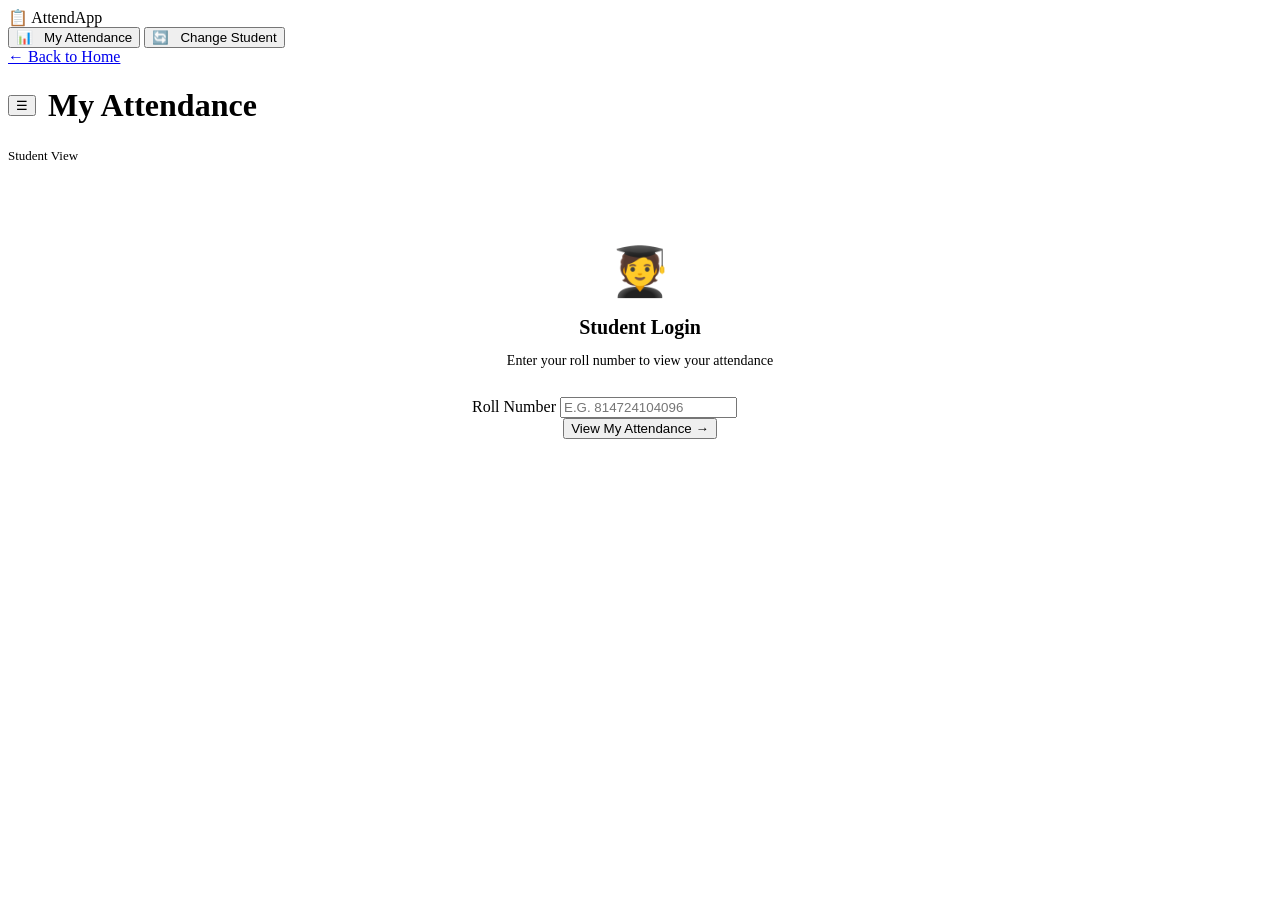
==== student.html @ 32dba215 "Moved files to root" ====
<!DOCTYPE html>
<html lang="en">
<head>
  <meta charset="UTF-8" />
  <meta name="viewport" content="width=device-width, initial-scale=1.0" />
  <title>Student Dashboard</title>
  <link rel="stylesheet" href="css/style.css" />
</head>
<body>

<div class="app-layout">

  <!-- Sidebar -->
  <aside class="sidebar" id="sidebar">
    <div class="sidebar-logo">📋 <span>AttendApp</span></div>
    <nav>
      <button class="nav-item active" onclick="showSection('overview')">📊 &nbsp; My Attendance</button>
      <button class="nav-item" onclick="showSection('select')">🔄 &nbsp; Change Student</button>
    </nav>
    <div class="sidebar-footer">
      <a href="index.html" class="btn btn-ghost btn-full">← Back to Home</a>
    </div>
  </aside>

  <!-- Main -->
  <div class="main-content">

    <!-- Topbar -->
    <div class="topbar">
      <div style="display:flex;align-items:center;gap:12px;">
        <button class="hamburger" onclick="toggleSidebar()">☰</button>
        <h1 id="page-title">My Attendance</h1>
      </div>
      <div class="topbar-right">
        <span style="font-size:13px;color:var(--gray-400);" id="student-label">Student View</span>
      </div>
    </div>

    <!-- ── Roll Number Login Section ── -->
    <div id="section-select">
      <div style="max-width:400px;margin:40px auto;">
        <div class="card pop-in" style="text-align:center;padding:40px 32px;">
          <div style="font-size:48px;margin-bottom:12px;">🧑‍🎓</div>
          <h2 style="font-size:20px;font-weight:700;margin-bottom:6px;">Student Login</h2>
          <p style="color:var(--gray-400);font-size:14px;margin-bottom:28px;">Enter your roll number to view your attendance</p>
          <div class="form-group" style="text-align:left;">
            <label>Roll Number</label>
            <input type="text" id="roll-input" placeholder="e.g. 814724104096" onkeydown="if(event.key==='Enter') loginByRoll()" style="text-transform:uppercase;" />
          </div>
          <p id="roll-error" style="color:var(--red);font-size:13px;margin-bottom:12px;display:none;">❌ Roll number not found. Please try again.</p>
          <button class="btn btn-primary btn-full" onclick="loginByRoll()">View My Attendance →</button>
        </div>
      </div>
    </div>

    <!-- ── Overview Section ── -->
    <div id="section-overview" style="display:none;">
      <div class="stats-grid" id="student-stats"></div>

      <!-- Progress card -->
      <div class="card fade-in" style="margin-bottom:24px;">
        <div style="display:flex;justify-content:space-between;align-items:center;margin-bottom:10px;">
          <span style="font-size:14px;font-weight:600;">Attendance Rate</span>
          <span id="pct-label" style="font-size:14px;font-weight:700;color:var(--blue);">0%</span>
        </div>
        <div class="progress-wrap">
          <div class="progress-bar" id="progress-bar" style="width:0%"></div>
        </div>
      </div>

      <!-- Attendance log -->
      <div class="table-wrap">
        <table>
          <thead>
            <tr>
              <th>Date</th>
              <th>Day</th>
              <th>Status</th>
            </tr>
          </thead>
          <tbody id="att-log-body"></tbody>
        </table>
      </div>
    </div>

  </div>
</div>

<script src="js/data.js"></script>
<script src="js/student.js"></script>
</body>
</html>
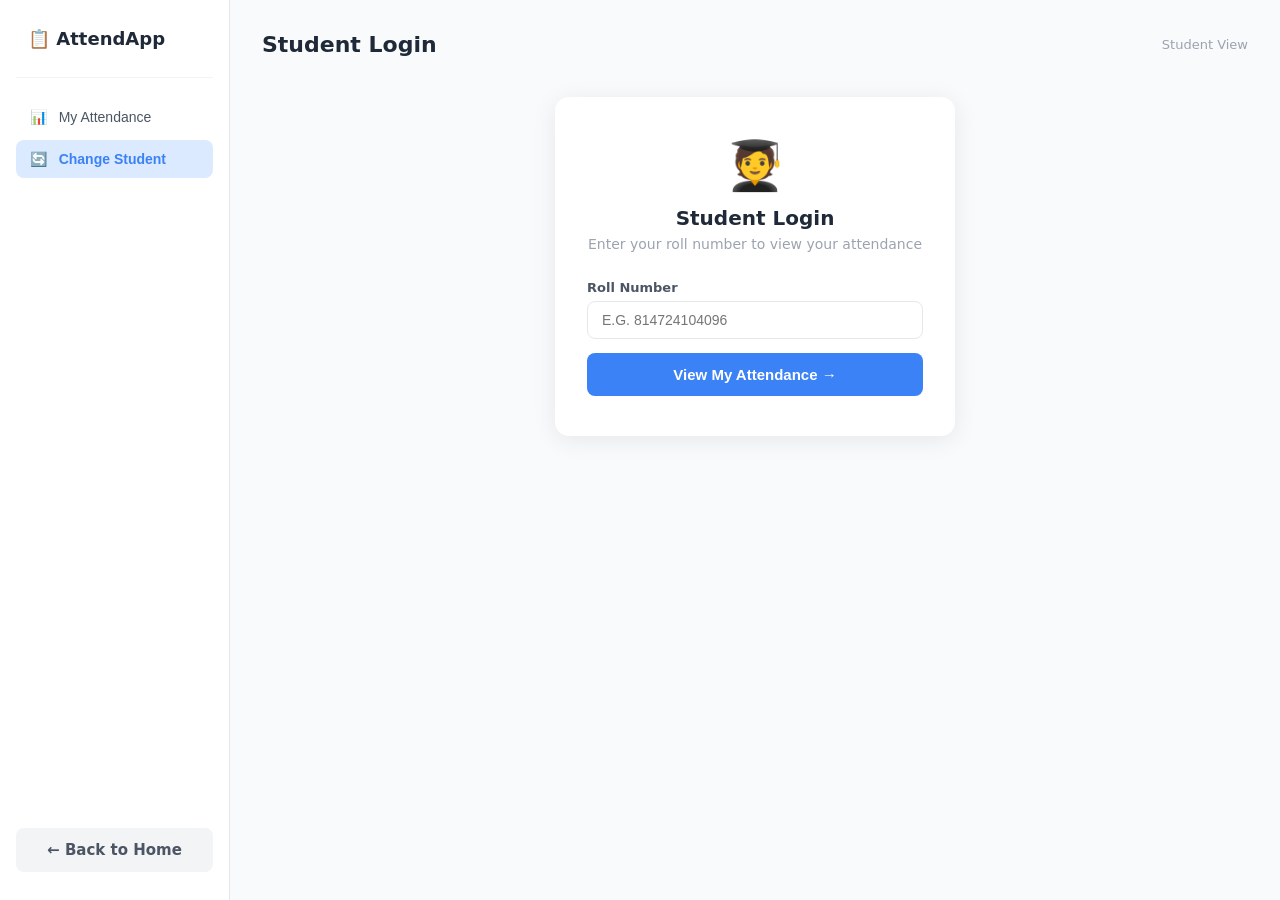
==== commit 4ac658ff: "Update script tags to include versioning" ====
--- a/student.html
+++ b/student.html
@@ -86,7 +86,7 @@
   </div>
 </div>
 
-<script src="js/data.js"></script>
-<script src="js/student.js"></script>
+<script src="js/data.js?v=2"></script>
+<script src="js/student.js?v=2"></script>
 </body>
 </html>
--- a/css/style.css
+++ b/css/style.css
@@ -0,0 +1,597 @@
+* {
+  margin: 0;
+  padding: 0;
+  box-sizing: border-box;
+}
+
+:root {
+  --blue: #3b82f6;
+  --blue-dark: #2563eb;
+  --green: #22c55e;
+  --red: #ef4444;
+  --gray-50: #f9fafb;
+  --gray-100: #f3f4f6;
+  --gray-200: #e5e7eb;
+  --gray-400: #9ca3af;
+  --gray-600: #4b5563;
+  --gray-800: #1f2937;
+  --white: #ffffff;
+  --shadow: 0 4px 24px rgba(0,0,0,0.08);
+  --shadow-lg: 0 8px 40px rgba(0,0,0,0.13);
+  --radius: 14px;
+  --radius-sm: 8px;
+}
+
+body {
+  font-family: 'Segoe UI', system-ui, sans-serif;
+  background: var(--gray-50);
+  color: var(--gray-800);
+  min-height: 100vh;
+}
+
+/* ── Animations ── */
+@keyframes fadeIn {
+  from { opacity: 0; transform: translateY(18px); }
+  to   { opacity: 1; transform: translateY(0); }
+}
+@keyframes slideIn {
+  from { opacity: 0; transform: translateX(-18px); }
+  to   { opacity: 1; transform: translateX(0); }
+}
+@keyframes pop {
+  0%   { transform: scale(0.92); opacity: 0; }
+  100% { transform: scale(1);    opacity: 1; }
+}
+@keyframes shimmer {
+  0%   { background-position: -400px 0; }
+  100% { background-position: 400px 0; }
+}
+
+.fade-in  { animation: fadeIn  0.4s ease both; }
+.slide-in { animation: slideIn 0.35s ease both; }
+.pop-in   { animation: pop     0.3s cubic-bezier(.34,1.56,.64,1) both; }
+
+/* ── Landing Page ── */
+.landing {
+  min-height: 100vh;
+  display: flex;
+  flex-direction: column;
+  align-items: center;
+  justify-content: center;
+  background: linear-gradient(135deg, #eff6ff 0%, #dbeafe 50%, #e0f2fe 100%);
+  padding: 24px;
+}
+
+.landing-card {
+  background: var(--white);
+  border-radius: 24px;
+  box-shadow: var(--shadow-lg);
+  padding: 48px 40px;
+  text-align: center;
+  max-width: 420px;
+  width: 100%;
+  animation: pop 0.5s cubic-bezier(.34,1.56,.64,1) both;
+}
+
+.landing-icon {
+  font-size: 52px;
+  margin-bottom: 16px;
+}
+
+.landing h1 {
+  font-size: 28px;
+  font-weight: 700;
+  color: var(--gray-800);
+  margin-bottom: 8px;
+}
+
+.landing p {
+  color: var(--gray-400);
+  font-size: 15px;
+  margin-bottom: 36px;
+}
+
+.role-buttons {
+  display: flex;
+  flex-direction: column;
+  gap: 14px;
+}
+
+/* ── Buttons ── */
+.btn {
+  display: inline-flex;
+  align-items: center;
+  justify-content: center;
+  gap: 8px;
+  padding: 13px 24px;
+  border-radius: var(--radius-sm);
+  font-size: 15px;
+  font-weight: 600;
+  cursor: pointer;
+  border: none;
+  transition: transform 0.15s, box-shadow 0.15s, background 0.15s;
+  text-decoration: none;
+}
+
+.btn:hover  { transform: translateY(-2px); box-shadow: 0 6px 20px rgba(0,0,0,0.12); }
+.btn:active { transform: translateY(0); }
+
+.btn-primary   { background: var(--blue);  color: var(--white); }
+.btn-primary:hover { background: var(--blue-dark); }
+
+.btn-teacher   { background: var(--blue);  color: var(--white); font-size: 16px; padding: 15px; }
+.btn-teacher:hover { background: var(--blue-dark); }
+
+.btn-student   { background: var(--white); color: var(--blue); border: 2px solid var(--blue); font-size: 16px; padding: 13px; }
+.btn-student:hover { background: #eff6ff; }
+
+.btn-success   { background: var(--green); color: var(--white); }
+.btn-danger    { background: var(--red);   color: var(--white); }
+.btn-ghost     { background: var(--gray-100); color: var(--gray-600); }
+.btn-ghost:hover { background: var(--gray-200); box-shadow: none; }
+
+.btn-sm { padding: 7px 14px; font-size: 13px; border-radius: 6px; }
+.btn-full { width: 100%; }
+
+/* ── Layout ── */
+.app-layout {
+  display: flex;
+  min-height: 100vh;
+}
+
+.sidebar {
+  width: 230px;
+  background: var(--white);
+  border-right: 1px solid var(--gray-200);
+  display: flex;
+  flex-direction: column;
+  padding: 28px 16px;
+  position: fixed;
+  top: 0; left: 0; bottom: 0;
+  z-index: 100;
+  transition: transform 0.3s;
+}
+
+.sidebar-logo {
+  font-size: 18px;
+  font-weight: 700;
+  color: var(--blue);
+  padding: 0 12px 28px;
+  border-bottom: 1px solid var(--gray-100);
+  margin-bottom: 20px;
+}
+
+.sidebar-logo span { color: var(--gray-800); }
+
+.nav-item {
+  display: flex;
+  align-items: center;
+  gap: 10px;
+  padding: 11px 14px;
+  border-radius: var(--radius-sm);
+  font-size: 14px;
+  font-weight: 500;
+  color: var(--gray-600);
+  cursor: pointer;
+  transition: background 0.15s, color 0.15s;
+  margin-bottom: 4px;
+  border: none;
+  background: none;
+  width: 100%;
+  text-align: left;
+}
+
+.nav-item:hover  { background: #eff6ff; color: var(--blue); }
+.nav-item.active { background: #dbeafe; color: var(--blue); font-weight: 600; }
+
+.sidebar-footer {
+  margin-top: auto;
+}
+
+.main-content {
+  margin-left: 230px;
+  flex: 1;
+  padding: 32px;
+  min-height: 100vh;
+}
+
+/* ── Top bar ── */
+.topbar {
+  display: flex;
+  align-items: center;
+  justify-content: space-between;
+  margin-bottom: 28px;
+}
+
+.topbar h1 {
+  font-size: 22px;
+  font-weight: 700;
+}
+
+.topbar-right {
+  display: flex;
+  align-items: center;
+  gap: 12px;
+}
+
+/* ── Cards ── */
+.card {
+  background: var(--white);
+  border-radius: var(--radius);
+  box-shadow: var(--shadow);
+  padding: 24px;
+}
+
+.stats-grid {
+  display: grid;
+  grid-template-columns: repeat(auto-fit, minmax(160px, 1fr));
+  gap: 16px;
+  margin-bottom: 28px;
+}
+
+.stat-card {
+  background: var(--white);
+  border-radius: var(--radius);
+  box-shadow: var(--shadow);
+  padding: 22px 20px;
+  animation: fadeIn 0.4s ease both;
+}
+
+.stat-card:nth-child(1) { animation-delay: 0.05s; }
+.stat-card:nth-child(2) { animation-delay: 0.10s; }
+.stat-card:nth-child(3) { animation-delay: 0.15s; }
+
+.stat-label {
+  font-size: 12px;
+  font-weight: 600;
+  text-transform: uppercase;
+  letter-spacing: 0.05em;
+  color: var(--gray-400);
+  margin-bottom: 8px;
+}
+
+.stat-value {
+  font-size: 36px;
+  font-weight: 700;
+  line-height: 1;
+}
+
+.stat-value.blue  { color: var(--blue); }
+.stat-value.green { color: var(--green); }
+.stat-value.red   { color: var(--red); }
+.stat-value.purple { color: #8b5cf6; }
+
+/* ── Table ── */
+.table-wrap {
+  overflow-x: auto;
+  border-radius: var(--radius);
+  box-shadow: var(--shadow);
+  background: var(--white);
+}
+
+table {
+  width: 100%;
+  border-collapse: collapse;
+  font-size: 14px;
+}
+
+thead th {
+  background: var(--gray-50);
+  padding: 13px 16px;
+  text-align: left;
+  font-size: 11px;
+  font-weight: 700;
+  text-transform: uppercase;
+  letter-spacing: 0.06em;
+  color: var(--gray-400);
+  border-bottom: 1px solid var(--gray-200);
+}
+
+tbody tr {
+  border-bottom: 1px solid var(--gray-100);
+  transition: background 0.15s;
+  animation: fadeIn 0.3s ease both;
+}
+
+tbody tr:hover { background: var(--gray-50); }
+tbody tr:last-child { border-bottom: none; }
+
+td {
+  padding: 13px 16px;
+  color: var(--gray-800);
+}
+
+.td-actions { display: flex; gap: 8px; }
+
+/* ── Badge ── */
+.badge {
+  display: inline-block;
+  padding: 4px 10px;
+  border-radius: 99px;
+  font-size: 12px;
+  font-weight: 600;
+}
+
+.badge-present { background: #dcfce7; color: #16a34a; }
+.badge-absent  { background: #fee2e2; color: #dc2626; }
+.badge-blue    { background: #dbeafe; color: #1d4ed8; }
+
+/* ── Modal ── */
+.modal-overlay {
+  position: fixed;
+  inset: 0;
+  background: rgba(0,0,0,0.35);
+  display: flex;
+  align-items: center;
+  justify-content: center;
+  z-index: 999;
+  padding: 16px;
+  backdrop-filter: blur(2px);
+  animation: fadeIn 0.2s ease both;
+}
+
+.modal {
+  background: var(--white);
+  border-radius: 20px;
+  padding: 32px;
+  width: 100%;
+  max-width: 420px;
+  box-shadow: var(--shadow-lg);
+  animation: pop 0.3s cubic-bezier(.34,1.56,.64,1) both;
+}
+
+.modal h2 {
+  font-size: 18px;
+  font-weight: 700;
+  margin-bottom: 20px;
+}
+
+.modal-footer {
+  display: flex;
+  gap: 10px;
+  margin-top: 24px;
+}
+
+/* ── Form ── */
+.form-group {
+  margin-bottom: 14px;
+}
+
+.form-group label {
+  display: block;
+  font-size: 13px;
+  font-weight: 600;
+  color: var(--gray-600);
+  margin-bottom: 6px;
+}
+
+.form-group input,
+.form-group select {
+  width: 100%;
+  padding: 10px 14px;
+  border: 1.5px solid var(--gray-200);
+  border-radius: var(--radius-sm);
+  font-size: 14px;
+  color: var(--gray-800);
+  background: var(--white);
+  transition: border-color 0.15s, box-shadow 0.15s;
+  outline: none;
+}
+
+.form-group input:focus,
+.form-group select:focus {
+  border-color: var(--blue);
+  box-shadow: 0 0 0 3px rgba(59,130,246,0.12);
+}
+
+/* ── Attendance toggle ── */
+.att-toggle {
+  display: flex;
+  gap: 6px;
+}
+
+.att-btn {
+  padding: 5px 14px;
+  border-radius: 99px;
+  font-size: 12px;
+  font-weight: 600;
+  cursor: pointer;
+  border: 2px solid transparent;
+  transition: all 0.15s;
+}
+
+.att-btn.present { background: #dcfce7; color: #16a34a; border-color: #16a34a; }
+.att-btn.absent  { background: #fee2e2; color: #dc2626; border-color: #dc2626; }
+.att-btn.inactive { background: var(--gray-100); color: var(--gray-400); border-color: var(--gray-200); }
+.att-btn:hover { transform: scale(1.05); }
+
+/* ── Progress bar ── */
+.progress-wrap {
+  background: var(--gray-100);
+  border-radius: 99px;
+  height: 10px;
+  overflow: hidden;
+  margin-top: 6px;
+}
+
+.progress-bar {
+  height: 100%;
+  border-radius: 99px;
+  background: linear-gradient(90deg, var(--blue), #60a5fa);
+  transition: width 0.6s cubic-bezier(.34,1.56,.64,1);
+}
+
+.progress-bar.green { background: linear-gradient(90deg, var(--green), #86efac); }
+.progress-bar.red   { background: linear-gradient(90deg, var(--red), #fca5a5); }
+
+/* ── Student attendance card ── */
+.att-summary-card {
+  background: var(--white);
+  border-radius: var(--radius);
+  box-shadow: var(--shadow);
+  padding: 24px;
+  margin-bottom: 16px;
+  animation: fadeIn 0.4s ease both;
+}
+
+.att-summary-card h3 {
+  font-size: 16px;
+  font-weight: 700;
+  margin-bottom: 4px;
+}
+
+.att-summary-card .roll {
+  font-size: 13px;
+  color: var(--gray-400);
+  margin-bottom: 16px;
+}
+
+.att-stats-row {
+  display: flex;
+  gap: 16px;
+  flex-wrap: wrap;
+  margin-bottom: 12px;
+}
+
+.att-stat {
+  text-align: center;
+  flex: 1;
+  min-width: 70px;
+}
+
+.att-stat .num {
+  font-size: 26px;
+  font-weight: 700;
+}
+
+.att-stat .lbl {
+  font-size: 11px;
+  color: var(--gray-400);
+  font-weight: 600;
+  text-transform: uppercase;
+}
+
+/* ── Date bar ── */
+.date-bar {
+  display: flex;
+  align-items: center;
+  gap: 12px;
+  margin-bottom: 20px;
+  flex-wrap: wrap;
+}
+
+.date-bar label {
+  font-size: 14px;
+  font-weight: 600;
+  color: var(--gray-600);
+}
+
+.date-bar input[type="date"] {
+  padding: 9px 14px;
+  border: 1.5px solid var(--gray-200);
+  border-radius: var(--radius-sm);
+  font-size: 14px;
+  color: var(--gray-800);
+  outline: none;
+  transition: border-color 0.15s;
+  cursor: pointer;
+}
+
+.date-bar input[type="date"]:focus {
+  border-color: var(--blue);
+  box-shadow: 0 0 0 3px rgba(59,130,246,0.12);
+}
+
+/* ── Search ── */
+.search-bar {
+  display: flex;
+  align-items: center;
+  gap: 10px;
+  margin-bottom: 16px;
+}
+
+.search-bar input {
+  flex: 1;
+  padding: 10px 14px;
+  border: 1.5px solid var(--gray-200);
+  border-radius: var(--radius-sm);
+  font-size: 14px;
+  outline: none;
+  transition: border-color 0.15s;
+}
+
+.search-bar input:focus { border-color: var(--blue); }
+
+/* ── Empty state ── */
+.empty {
+  text-align: center;
+  padding: 48px 24px;
+  color: var(--gray-400);
+}
+
+.empty .empty-icon { font-size: 40px; margin-bottom: 12px; }
+.empty p { font-size: 14px; }
+
+/* ── Toast ── */
+.toast {
+  position: fixed;
+  bottom: 28px;
+  right: 28px;
+  background: var(--gray-800);
+  color: var(--white);
+  padding: 12px 20px;
+  border-radius: var(--radius-sm);
+  font-size: 14px;
+  font-weight: 500;
+  z-index: 9999;
+  animation: pop 0.3s cubic-bezier(.34,1.56,.64,1) both;
+  box-shadow: var(--shadow-lg);
+}
+
+.toast.success { background: #16a34a; }
+.toast.error   { background: #dc2626; }
+
+/* ── Hamburger ── */
+.hamburger {
+  display: none;
+  background: none;
+  border: none;
+  font-size: 22px;
+  cursor: pointer;
+  color: var(--gray-800);
+  padding: 4px;
+}
+
+/* ── Responsive ── */
+@media (max-width: 768px) {
+  .sidebar {
+    transform: translateX(-100%);
+  }
+
+  .sidebar.open {
+    transform: translateX(0);
+    box-shadow: var(--shadow-lg);
+  }
+
+  .main-content {
+    margin-left: 0;
+    padding: 20px 16px;
+  }
+
+  .hamburger { display: block; }
+
+  .stats-grid {
+    grid-template-columns: repeat(2, 1fr);
+  }
+
+  .landing-card {
+    padding: 36px 24px;
+  }
+
+  .modal { padding: 24px; }
+}
+
+@media (max-width: 480px) {
+  .stats-grid { grid-template-columns: 1fr 1fr; }
+  .att-stats-row { gap: 10px; }
+}
